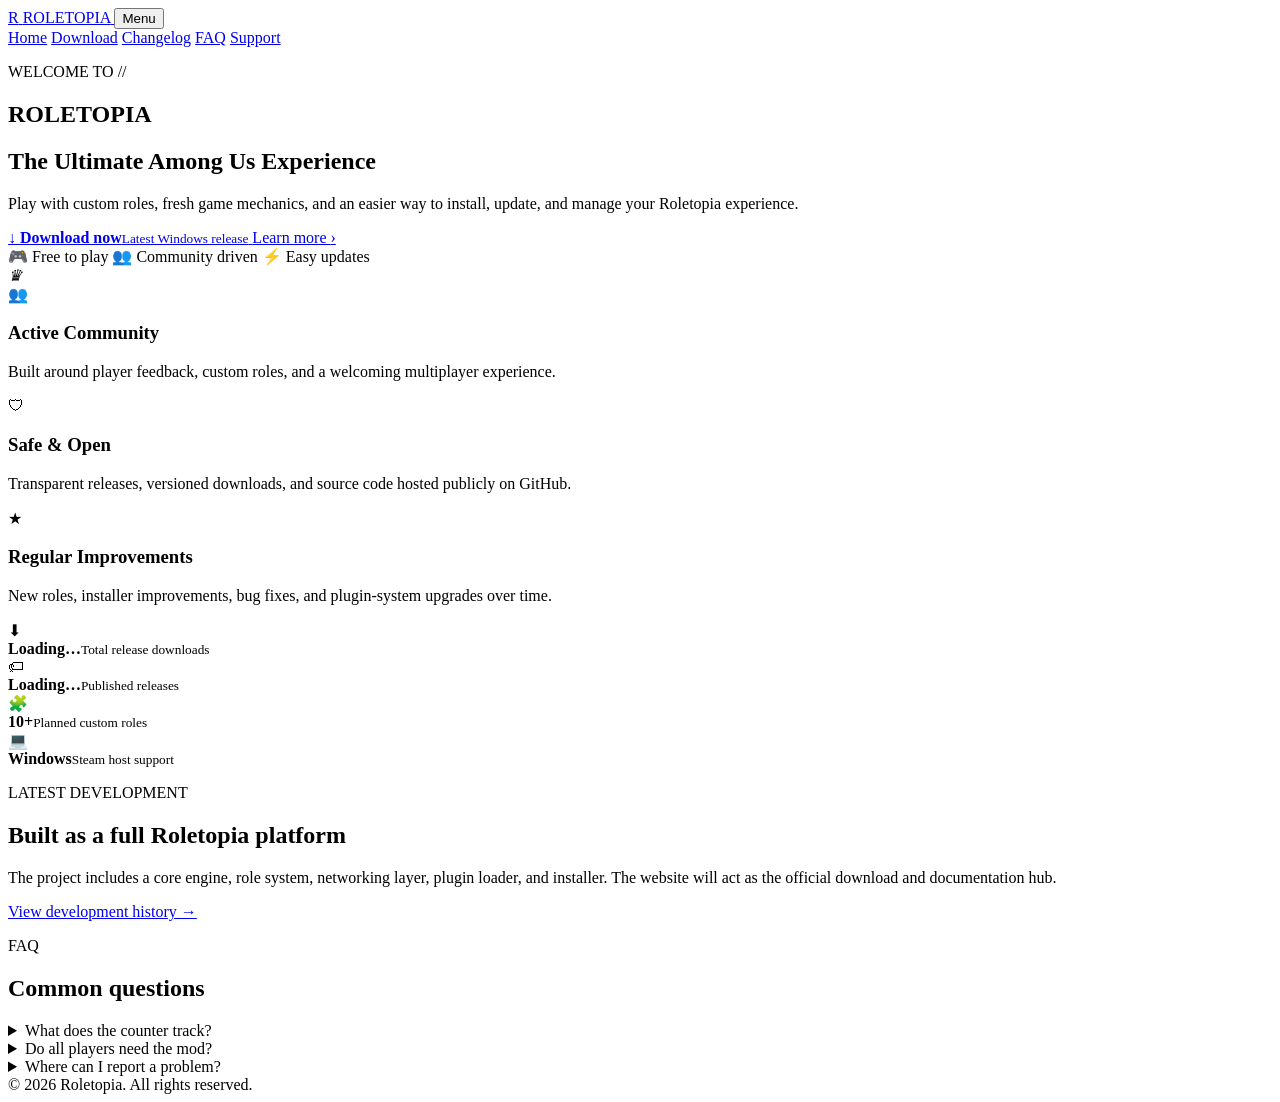
==== index.html @ 9e45f530 "Add Roletopia website landing page" ====
<!doctype html>
<html lang="en">
<head>
  <meta charset="utf-8">
  <meta name="viewport" content="width=device-width, initial-scale=1">
  <meta name="description" content="Roletopia — a host-only Among Us role mod and mod manager.">
  <title>Roletopia</title>
  <link rel="preconnect" href="https://fonts.googleapis.com">
  <link rel="preconnect" href="https://fonts.gstatic.com" crossorigin>
  <link href="https://fonts.googleapis.com/css2?family=Inter:wght@400;500;600;700;800;900&display=swap" rel="stylesheet">
  <link rel="stylesheet" href="styles.css">
</head>
<body>
  <div class="stars" aria-hidden="true"></div>
  <div class="page-shell">
    <header class="site-header">
      <a class="brand" href="#home" aria-label="Roletopia home">
        <span class="brand-mark">R</span>
        <span>ROLETOPIA</span>
      </a>
      <button class="menu-button" type="button" aria-expanded="false" aria-controls="main-nav">Menu</button>
      <nav id="main-nav" class="main-nav" aria-label="Main navigation">
        <a class="active" href="#home">Home</a>
        <a href="#download">Download</a>
        <a href="#changelog">Changelog</a>
        <a href="#faq">FAQ</a>
        <a href="https://github.com/fastnick21/Roletopia/issues" target="_blank" rel="noreferrer">Support</a>
      </nav>
    </header>

    <main>
      <section id="home" class="hero">
        <div class="hero-copy">
          <p class="eyebrow">WELCOME TO <span>//</span></p>
          <h1>ROLETOPIA</h1>
          <h2>The <span class="cyan">Ultimate</span> <span class="purple">Among Us</span> Experience</h2>
          <p class="hero-text">Play with custom roles, fresh game mechanics, and an easier way to install, update, and manage your Roletopia experience.</p>
          <div class="hero-actions">
            <a class="primary-button" id="download" href="https://github.com/fastnick21/Roletopia/releases/latest">
              <span class="button-icon">↓</span>
              <span><strong>Download now</strong><small id="release-version">Latest Windows release</small></span>
            </a>
            <a class="secondary-button" href="#features">Learn more <span>›</span></a>
          </div>
          <div class="hero-tags" aria-label="Highlights">
            <span>🎮 Free to play</span>
            <span>👥 Community driven</span>
            <span>⚡ Easy updates</span>
          </div>
        </div>

        <div class="hero-art" aria-label="Purple crewmates standing in a futuristic spaceship">
          <div class="portal"></div>
          <div class="planet"></div>
          <div class="crew crew-small crew-pink"><span></span></div>
          <div class="crew crew-medium crew-blue"><span></span></div>
          <div class="crew crew-large crew-purple"><span></span><i class="crown">♛</i></div>
          <div class="crew crew-medium crew-orange"><span></span></div>
          <div class="crew crew-small crew-green"><span></span></div>
          <div class="platform"></div>
        </div>
      </section>

      <section id="features" class="feature-grid">
        <article class="feature-card"><div class="feature-icon">👥</div><div><h3>Active Community</h3><p>Built around player feedback, custom roles, and a welcoming multiplayer experience.</p></div></article>
        <article class="feature-card"><div class="feature-icon">🛡</div><div><h3>Safe &amp; Open</h3><p>Transparent releases, versioned downloads, and source code hosted publicly on GitHub.</p></div></article>
        <article class="feature-card"><div class="feature-icon">★</div><div><h3>Regular Improvements</h3><p>New roles, installer improvements, bug fixes, and plugin-system upgrades over time.</p></div></article>
      </section>

      <section class="stats" aria-label="Roletopia statistics">
        <div class="stat"><span class="stat-icon">⬇</span><div><strong id="download-count">Loading…</strong><small>Total release downloads</small></div></div>
        <div class="stat"><span class="stat-icon">🏷</span><div><strong id="release-count">Loading…</strong><small>Published releases</small></div></div>
        <div class="stat"><span class="stat-icon">🧩</span><div><strong>10+</strong><small>Planned custom roles</small></div></div>
        <div class="stat"><span class="stat-icon">💻</span><div><strong>Windows</strong><small>Steam host support</small></div></div>
      </section>

      <section id="changelog" class="content-section">
        <p class="eyebrow">LATEST DEVELOPMENT</p>
        <h2>Built as a full Roletopia platform</h2>
        <p>The project includes a core engine, role system, networking layer, plugin loader, and installer. The website will act as the official download and documentation hub.</p>
        <a class="text-link" href="https://github.com/fastnick21/Roletopia/commits/main" target="_blank" rel="noreferrer">View development history →</a>
      </section>

      <section id="faq" class="content-section faq-section">
        <p class="eyebrow">FAQ</p>
        <h2>Common questions</h2>
        <details><summary>What does the counter track?</summary><p>It totals downloads of assets attached to published GitHub releases. It does not invent an active-player count.</p></details>
        <details><summary>Do all players need the mod?</summary><p>Roletopia is being designed as a host-focused mod. Actual compatibility will depend on the completed game integration and each release.</p></details>
        <details><summary>Where can I report a problem?</summary><p>Use the Support link to open an issue in the Roletopia GitHub repository.</p></details>
      </section>
    </main>
  </div>

  <footer>© 2026 Roletopia. All rights reserved.</footer>
  <script src="app.js"></script>
</body>
</html>
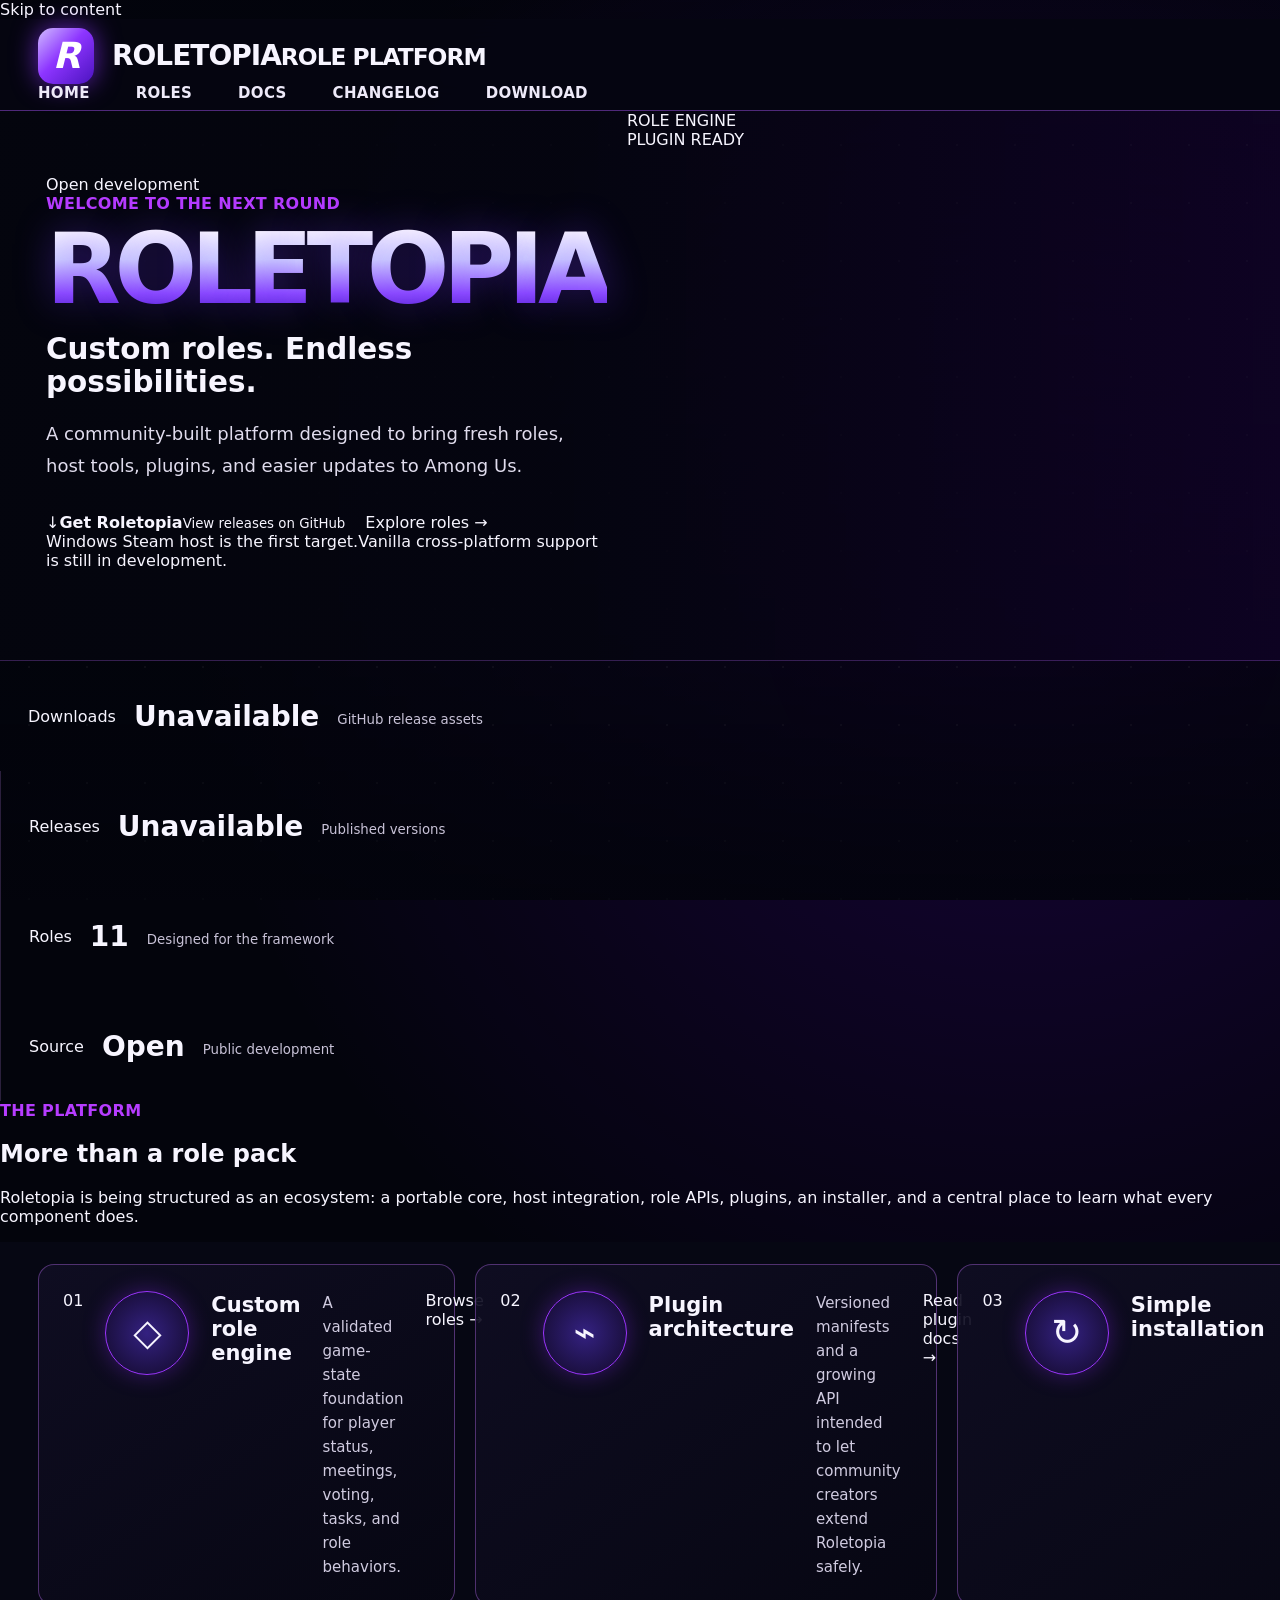
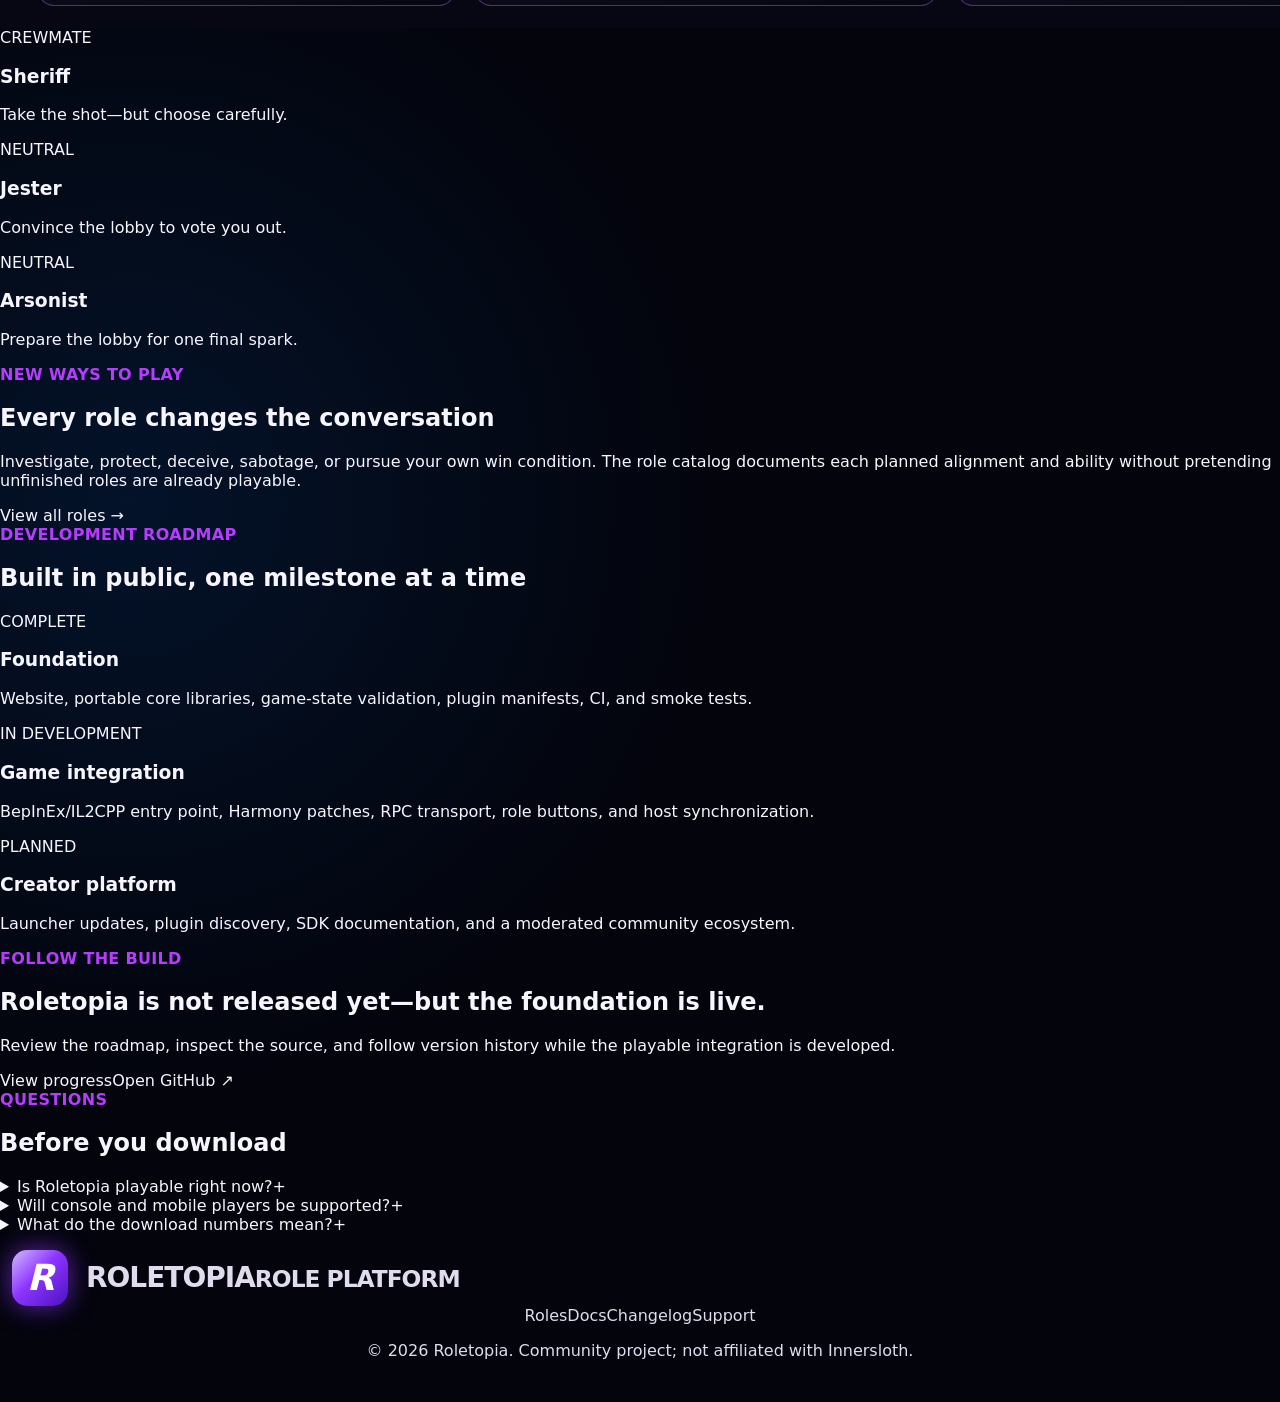
==== commit 6c146005: "Finish Roletopia homepage" ====
--- a/index.html
+++ b/index.html
@@ -3,95 +3,110 @@
 <head>
   <meta charset="utf-8">
   <meta name="viewport" content="width=device-width, initial-scale=1">
-  <meta name="description" content="Roletopia — a host-only Among Us role mod and mod manager.">
-  <title>Roletopia</title>
+  <meta name="description" content="Roletopia is a community-built Among Us role platform with custom roles, plugins, an installer, and open development.">
+  <meta name="theme-color" content="#090611">
+  <title>Roletopia — Custom roles. Endless possibilities.</title>
   <link rel="preconnect" href="https://fonts.googleapis.com">
   <link rel="preconnect" href="https://fonts.gstatic.com" crossorigin>
   <link href="https://fonts.googleapis.com/css2?family=Inter:wght@400;500;600;700;800;900&display=swap" rel="stylesheet">
   <link rel="stylesheet" href="styles.css">
 </head>
-<body>
-  <div class="stars" aria-hidden="true"></div>
-  <div class="page-shell">
-    <header class="site-header">
-      <a class="brand" href="#home" aria-label="Roletopia home">
-        <span class="brand-mark">R</span>
-        <span>ROLETOPIA</span>
+<body data-page="home">
+  <a class="skip-link" href="#main-content">Skip to content</a>
+  <div class="site-glow" aria-hidden="true"></div>
+
+  <header class="site-header">
+    <div class="nav-wrap">
+      <a class="brand" href="index.html" aria-label="Roletopia home">
+        <span class="brand-mark" aria-hidden="true">R</span>
+        <span class="brand-copy"><strong>ROLETOPIA</strong><small>ROLE PLATFORM</small></span>
       </a>
-      <button class="menu-button" type="button" aria-expanded="false" aria-controls="main-nav">Menu</button>
+      <button class="menu-button" type="button" aria-expanded="false" aria-controls="main-nav"><span></span><span></span><span></span><b>Menu</b></button>
       <nav id="main-nav" class="main-nav" aria-label="Main navigation">
-        <a class="active" href="#home">Home</a>
-        <a href="#download">Download</a>
-        <a href="#changelog">Changelog</a>
-        <a href="#faq">FAQ</a>
-        <a href="https://github.com/fastnick21/Roletopia/issues" target="_blank" rel="noreferrer">Support</a>
+        <a data-nav="home" href="index.html">Home</a>
+        <a data-nav="roles" href="roles.html">Roles</a>
+        <a data-nav="docs" href="docs.html">Docs</a>
+        <a data-nav="changelog" href="changelog.html">Changelog</a>
+        <a class="nav-download" data-nav="download" href="download.html">Download</a>
       </nav>
-    </header>
+    </div>
+  </header>
 
-    <main>
-      <section id="home" class="hero">
-        <div class="hero-copy">
-          <p class="eyebrow">WELCOME TO <span>//</span></p>
-          <h1>ROLETOPIA</h1>
-          <h2>The <span class="cyan">Ultimate</span> <span class="purple">Among Us</span> Experience</h2>
-          <p class="hero-text">Play with custom roles, fresh game mechanics, and an easier way to install, update, and manage your Roletopia experience.</p>
-          <div class="hero-actions">
-            <a class="primary-button" id="download" href="https://github.com/fastnick21/Roletopia/releases/latest">
-              <span class="button-icon">↓</span>
-              <span><strong>Download now</strong><small id="release-version">Latest Windows release</small></span>
-            </a>
-            <a class="secondary-button" href="#features">Learn more <span>›</span></a>
-          </div>
-          <div class="hero-tags" aria-label="Highlights">
-            <span>🎮 Free to play</span>
-            <span>👥 Community driven</span>
-            <span>⚡ Easy updates</span>
-          </div>
+  <main id="main-content">
+    <section class="hero section-shell">
+      <div class="hero-copy reveal">
+        <div class="status-pill"><span></span> Open development</div>
+        <p class="eyebrow">WELCOME TO THE NEXT ROUND</p>
+        <h1>ROLETOPIA</h1>
+        <h2>Custom roles. <span>Endless possibilities.</span></h2>
+        <p class="hero-text">A community-built platform designed to bring fresh roles, host tools, plugins, and easier updates to Among Us.</p>
+        <div class="hero-actions">
+          <a class="button button-primary" href="download.html"><span class="button-symbol">↓</span><span><strong>Get Roletopia</strong><small id="release-version">Checking latest release…</small></span></a>
+          <a class="button button-secondary" href="roles.html">Explore roles <span>→</span></a>
         </div>
+        <div class="hero-note"><span>Windows Steam host is the first target.</span><span>Vanilla cross-platform support is still in development.</span></div>
+      </div>
 
-        <div class="hero-art" aria-label="Purple crewmates standing in a futuristic spaceship">
-          <div class="portal"></div>
-          <div class="planet"></div>
-          <div class="crew crew-small crew-pink"><span></span></div>
-          <div class="crew crew-medium crew-blue"><span></span></div>
-          <div class="crew crew-large crew-purple"><span></span><i class="crown">♛</i></div>
-          <div class="crew crew-medium crew-orange"><span></span></div>
-          <div class="crew crew-small crew-green"><span></span></div>
-          <div class="platform"></div>
-        </div>
-      </section>
+      <div class="hero-visual reveal" aria-label="A futuristic portal surrounded by colorful crewmate silhouettes">
+        <div class="orbit orbit-one"></div><div class="orbit orbit-two"></div>
+        <div class="portal-core"><span class="portal-r"></span></div>
+        <div class="mini-crew crew-a"></div><div class="mini-crew crew-b"></div><div class="mini-crew crew-c"></div><div class="mini-crew crew-d"></div>
+        <div class="visual-label label-one">ROLE ENGINE</div><div class="visual-label label-two">PLUGIN READY</div>
+      </div>
+    </section>
 
-      <section id="features" class="feature-grid">
-        <article class="feature-card"><div class="feature-icon">👥</div><div><h3>Active Community</h3><p>Built around player feedback, custom roles, and a welcoming multiplayer experience.</p></div></article>
-        <article class="feature-card"><div class="feature-icon">🛡</div><div><h3>Safe &amp; Open</h3><p>Transparent releases, versioned downloads, and source code hosted publicly on GitHub.</p></div></article>
-        <article class="feature-card"><div class="feature-icon">★</div><div><h3>Regular Improvements</h3><p>New roles, installer improvements, bug fixes, and plugin-system upgrades over time.</p></div></article>
-      </section>
+    <section class="stats-band section-shell reveal" aria-label="Project statistics">
+      <div class="stat"><span>Downloads</span><strong id="download-count">—</strong><small>GitHub release assets</small></div>
+      <div class="stat"><span>Releases</span><strong id="release-count">—</strong><small>Published versions</small></div>
+      <div class="stat"><span>Roles</span><strong>11</strong><small>Designed for the framework</small></div>
+      <div class="stat"><span>Source</span><strong>Open</strong><small>Public development</small></div>
+    </section>
 
-      <section class="stats" aria-label="Roletopia statistics">
-        <div class="stat"><span class="stat-icon">⬇</span><div><strong id="download-count">Loading…</strong><small>Total release downloads</small></div></div>
-        <div class="stat"><span class="stat-icon">🏷</span><div><strong id="release-count">Loading…</strong><small>Published releases</small></div></div>
-        <div class="stat"><span class="stat-icon">🧩</span><div><strong>10+</strong><small>Planned custom roles</small></div></div>
-        <div class="stat"><span class="stat-icon">💻</span><div><strong>Windows</strong><small>Steam host support</small></div></div>
-      </section>
+    <section class="content-block section-shell">
+      <div class="section-heading reveal"><p class="eyebrow">THE PLATFORM</p><h2>More than a role pack</h2><p>Roletopia is being structured as an ecosystem: a portable core, host integration, role APIs, plugins, an installer, and a central place to learn what every component does.</p></div>
+      <div class="feature-grid">
+        <article class="feature-card reveal"><span class="feature-number">01</span><div class="feature-icon">◇</div><h3>Custom role engine</h3><p>A validated game-state foundation for player status, meetings, voting, tasks, and role behaviors.</p><a href="roles.html">Browse roles →</a></article>
+        <article class="feature-card reveal"><span class="feature-number">02</span><div class="feature-icon">⌁</div><h3>Plugin architecture</h3><p>Versioned manifests and a growing API intended to let community creators extend Roletopia safely.</p><a href="docs.html#plugins">Read plugin docs →</a></article>
+        <article class="feature-card reveal"><span class="feature-number">03</span><div class="feature-icon">↻</div><h3>Simple installation</h3><p>A Windows-first installer and release flow designed to reduce manual file management.</p><a href="download.html">Installation status →</a></article>
+      </div>
+    </section>
 
-      <section id="changelog" class="content-section">
-        <p class="eyebrow">LATEST DEVELOPMENT</p>
-        <h2>Built as a full Roletopia platform</h2>
-        <p>The project includes a core engine, role system, networking layer, plugin loader, and installer. The website will act as the official download and documentation hub.</p>
-        <a class="text-link" href="https://github.com/fastnick21/Roletopia/commits/main" target="_blank" rel="noreferrer">View development history →</a>
-      </section>
+    <section class="split-section section-shell">
+      <div class="role-showcase reveal">
+        <div class="role-card role-sheriff"><span>CREWMATE</span><h3>Sheriff</h3><p>Take the shot—but choose carefully.</p></div>
+        <div class="role-card role-jester"><span>NEUTRAL</span><h3>Jester</h3><p>Convince the lobby to vote you out.</p></div>
+        <div class="role-card role-arsonist"><span>NEUTRAL</span><h3>Arsonist</h3><p>Prepare the lobby for one final spark.</p></div>
+      </div>
+      <div class="split-copy reveal"><p class="eyebrow">NEW WAYS TO PLAY</p><h2>Every role changes the conversation</h2><p>Investigate, protect, deceive, sabotage, or pursue your own win condition. The role catalog documents each planned alignment and ability without pretending unfinished roles are already playable.</p><a class="button button-secondary compact" href="roles.html">View all roles <span>→</span></a></div>
+    </section>
 
-      <section id="faq" class="content-section faq-section">
-        <p class="eyebrow">FAQ</p>
-        <h2>Common questions</h2>
-        <details><summary>What does the counter track?</summary><p>It totals downloads of assets attached to published GitHub releases. It does not invent an active-player count.</p></details>
-        <details><summary>Do all players need the mod?</summary><p>Roletopia is being designed as a host-focused mod. Actual compatibility will depend on the completed game integration and each release.</p></details>
-        <details><summary>Where can I report a problem?</summary><p>Use the Support link to open an issue in the Roletopia GitHub repository.</p></details>
-      </section>
-    </main>
-  </div>
+    <section class="roadmap-section section-shell">
+      <div class="section-heading reveal"><p class="eyebrow">DEVELOPMENT ROADMAP</p><h2>Built in public, one milestone at a time</h2></div>
+      <div class="roadmap-grid">
+        <article class="roadmap-card complete reveal"><span>COMPLETE</span><h3>Foundation</h3><p>Website, portable core libraries, game-state validation, plugin manifests, CI, and smoke tests.</p></article>
+        <article class="roadmap-card active reveal"><span>IN DEVELOPMENT</span><h3>Game integration</h3><p>BepInEx/IL2CPP entry point, Harmony patches, RPC transport, role buttons, and host synchronization.</p></article>
+        <article class="roadmap-card reveal"><span>PLANNED</span><h3>Creator platform</h3><p>Launcher updates, plugin discovery, SDK documentation, and a moderated community ecosystem.</p></article>
+      </div>
+    </section>
 
-  <footer>© 2026 Roletopia. All rights reserved.</footer>
+    <section class="cta-section section-shell reveal">
+      <div><p class="eyebrow">FOLLOW THE BUILD</p><h2>Roletopia is not released yet—but the foundation is live.</h2><p>Review the roadmap, inspect the source, and follow version history while the playable integration is developed.</p></div>
+      <div class="cta-actions"><a class="button button-primary compact" href="changelog.html">View progress</a><a class="button button-secondary compact" href="https://github.com/fastnick21/Roletopia" target="_blank" rel="noreferrer">Open GitHub ↗</a></div>
+    </section>
+
+    <section class="faq section-shell">
+      <div class="section-heading reveal"><p class="eyebrow">QUESTIONS</p><h2>Before you download</h2></div>
+      <div class="faq-list reveal">
+        <details><summary>Is Roletopia playable right now?<span>+</span></summary><p>Not yet. The architecture and website exist, but the Among Us IL2CPP integration and playable role implementations are still being built.</p></details>
+        <details><summary>Will console and mobile players be supported?<span>+</span></summary><p>The goal is for vanilla clients to join a compatible host, but this must be proven through real game integration and platform testing before it can be promised.</p></details>
+        <details><summary>What do the download numbers mean?<span>+</span></summary><p>They total actual downloads of files attached to public GitHub releases. They are not an estimated player count.</p></details>
+      </div>
+    </section>
+  </main>
+
+  <footer class="site-footer">
+    <div class="footer-wrap"><a class="brand footer-brand" href="index.html"><span class="brand-mark">R</span><span class="brand-copy"><strong>ROLETOPIA</strong><small>ROLE PLATFORM</small></span></a><div class="footer-links"><a href="roles.html">Roles</a><a href="docs.html">Docs</a><a href="changelog.html">Changelog</a><a href="https://github.com/fastnick21/Roletopia/issues" target="_blank" rel="noreferrer">Support</a></div><p>© 2026 Roletopia. Community project; not affiliated with Innersloth.</p></div>
+  </footer>
   <script src="app.js"></script>
 </body>
-</html>
+</html>
--- a/styles.css
+++ b/styles.css
@@ -0,0 +1,63 @@
+:root{
+  --bg:#03040c;
+  --panel:#090816;
+  --panel-2:#101024;
+  --line:#6f4b9c;
+  --purple:#8f2cff;
+  --purple-2:#5b18d6;
+  --cyan:#29b8ff;
+  --text:#f7f5ff;
+  --muted:#bdb7d6;
+}
+*{box-sizing:border-box}
+html{scroll-behavior:smooth}
+body{margin:0;font-family:Inter,system-ui,sans-serif;background:radial-gradient(circle at 80% 20%,rgba(111,0,255,.18),transparent 32%),radial-gradient(circle at 10% 70%,rgba(0,120,255,.12),transparent 25%),var(--bg);color:var(--text);min-height:100vh;overflow-x:hidden}
+body:before{content:"";position:fixed;inset:0;pointer-events:none;background-image:radial-gradient(circle,rgba(255,255,255,.8) 0 1px,transparent 1.5px);background-size:58px 58px;opacity:.18;z-index:-2}
+body:after{content:"";position:fixed;inset:0;pointer-events:none;background:linear-gradient(180deg,rgba(3,4,12,.15),rgba(3,4,12,.9));z-index:-1}
+a{color:inherit;text-decoration:none}
+.page-shell{width:min(1450px,calc(100% - 48px));margin:18px auto 0;border:1px solid rgba(148,95,203,.5);border-radius:20px;overflow:hidden;background:linear-gradient(180deg,rgba(7,8,20,.9),rgba(4,4,12,.94));box-shadow:0 0 50px rgba(98,33,194,.18)}
+.site-header{height:92px;display:flex;align-items:center;justify-content:space-between;padding:0 38px;border-bottom:1px solid rgba(140,72,209,.55);background:rgba(6,6,18,.93);backdrop-filter:blur(16px)}
+.brand{display:flex;align-items:center;gap:18px;font-size:28px;font-weight:900;letter-spacing:-1px}
+.brand-mark{display:grid;place-items:center;width:56px;height:56px;border-radius:15px;background:linear-gradient(135deg,#d0bcff 0%,#8d35ff 45%,#4b13bf 100%);color:white;font-size:36px;font-style:italic;box-shadow:0 0 26px rgba(139,49,255,.7)}
+.main-nav{display:flex;align-items:center;gap:46px;height:100%}
+.main-nav a{position:relative;font-size:15px;font-weight:700;text-transform:uppercase;color:#eeeaf9;letter-spacing:.02em}
+.main-nav a:after{content:"";position:absolute;left:50%;right:50%;bottom:-34px;height:4px;border-radius:999px;background:linear-gradient(90deg,#6d23ff,#c256ff);box-shadow:0 0 18px #9d3cff;transition:.25s}
+.main-nav a:hover:after,.main-nav a.active:after{left:0;right:0}
+.menu-button{display:none;border:1px solid var(--line);background:#121026;color:white;border-radius:10px;padding:10px 14px;font-weight:700}
+.hero{display:grid;grid-template-columns:1.03fr 1.25fr;min-height:550px;border-bottom:1px solid rgba(143,80,204,.35);background:linear-gradient(90deg,rgba(4,5,14,.98) 0%,rgba(5,5,16,.9) 46%,rgba(16,3,38,.75) 100%)}
+.hero-copy{padding:64px 20px 46px 46px;position:relative;z-index:2}
+.eyebrow{margin:0 0 14px;color:#b63cff;font-weight:800;letter-spacing:.02em}
+.eyebrow span{color:#5817d1}
+h1{margin:0;font-size:clamp(62px,7.6vw,118px);line-height:.88;letter-spacing:-.065em;background:linear-gradient(180deg,#fff 5%,#d9e0ff 38%,#8e4dff 77%,#5520d1);-webkit-background-clip:text;background-clip:text;color:transparent;text-shadow:0 0 38px rgba(111,52,255,.35)}
+.hero h2{margin:20px 0 18px;font-size:clamp(24px,2.3vw,36px);line-height:1.15}
+.cyan{color:var(--cyan)}.purple{color:#bd43ff}
+.hero-text{max-width:630px;margin:0;color:#e0dced;font-size:18px;line-height:1.75}
+.hero-actions{display:flex;gap:20px;margin-top:32px;flex-wrap:wrap}
+.primary-button,.secondary-button{min-height:70px;border-radius:15px;display:flex;align-items:center;justify-content:center;font-weight:800;text-transform:uppercase}
+.primary-button{gap:18px;min-width:318px;padding:12px 28px;background:linear-gradient(135deg,#8d27ff,#4b16d0);box-shadow:0 0 30px rgba(126,38,255,.45),inset 0 0 0 1px rgba(255,255,255,.25)}
+.primary-button:hover{transform:translateY(-2px);filter:brightness(1.12)}
+.primary-button span:last-child{display:flex;flex-direction:column}.primary-button small{margin-top:4px;font-size:12px;text-transform:none;font-weight:500;color:#ded2ff}
+.button-icon{font-size:35px}.secondary-button{min-width:200px;padding:0 26px;border:1px solid #735293;background:rgba(11,10,27,.74);gap:30px}.secondary-button span{font-size:34px;color:#b55dff}
+.hero-tags{display:flex;gap:16px;flex-wrap:wrap;margin-top:28px}.hero-tags span{padding:15px 19px;border:1px solid rgba(125,84,155,.5);border-radius:12px;background:rgba(9,8,23,.75);font-size:13px;font-weight:700;text-transform:uppercase}
+.hero-art{position:relative;overflow:hidden;min-height:550px;background:radial-gradient(circle at 68% 34%,rgba(120,27,255,.65),transparent 13%),radial-gradient(circle at 63% 32%,rgba(255,255,255,.45),transparent 1%),radial-gradient(circle at 70% 40%,rgba(62,0,119,.8),transparent 40%),linear-gradient(180deg,#08031d,#12052f 65%,#050713)}
+.hero-art:before{content:"";position:absolute;inset:0;background-image:radial-gradient(circle,white 0 1px,transparent 1.5px);background-size:43px 43px;opacity:.55}
+.portal{position:absolute;inset:38px 48px 120px 70px;border:8px solid rgba(130,41,255,.72);clip-path:polygon(8% 0,92% 0,100% 13%,100% 100%,0 100%,0 13%);box-shadow:0 0 14px #8d38ff,inset 0 0 20px #5822c7}
+.planet{position:absolute;width:260px;height:260px;border-radius:50%;left:38px;top:150px;background:radial-gradient(circle at 65% 25%,#8f4bff,#5f1bb9 45%,#1f074c 72%);box-shadow:0 0 55px rgba(145,46,255,.55)}
+.platform{position:absolute;width:430px;height:92px;border-radius:50%;right:100px;bottom:18px;border:6px solid #6320d7;background:radial-gradient(ellipse,#4f168f,#0c0920 65%);box-shadow:0 0 30px #7728ff,inset 0 0 20px #9b51ff}
+.crew{position:absolute;border-radius:46% 46% 38% 38%;box-shadow:inset -12px -12px 0 rgba(0,0,0,.18),0 0 24px rgba(98,25,196,.35);z-index:2}
+.crew:before{content:"";position:absolute;width:31%;height:27%;right:-17%;top:30%;border-radius:0 35% 35% 0;background:inherit;box-shadow:inset -8px -8px rgba(0,0,0,.16)}
+.crew span{position:absolute;width:64%;height:25%;left:17%;top:15%;border-radius:45% 55% 48% 52%;background:linear-gradient(150deg,#effdff 0%,#97b8eb 45%,#314d94 55%,#182555 100%);border:5px solid rgba(15,18,56,.78);box-shadow:inset 10px 6px 0 rgba(255,255,255,.3)}
+.crew:after{content:"";position:absolute;left:15%;bottom:-10%;width:70%;height:22%;background:linear-gradient(90deg,currentColor 0 36%,transparent 36% 62%,currentColor 62%);border-radius:0 0 18px 18px}
+.crew-small{width:92px;height:142px;bottom:105px}.crew-medium{width:126px;height:192px;bottom:76px}.crew-large{width:180px;height:280px;right:245px;bottom:70px}
+.crew-pink{left:95px;background:#a41672;color:#a41672}.crew-blue{left:210px;background:#1747d4;color:#1747d4}.crew-orange{right:92px;background:#d84b08;color:#d84b08}.crew-green{right:3px;background:#08764d;color:#08764d}.crew-purple{background:#6d24ca;color:#6d24ca}
+.crown{position:absolute;top:-55px;left:44px;font-size:76px;color:#f6a53d;text-shadow:0 0 8px #ffbf55;font-style:normal}
+.feature-grid{display:grid;grid-template-columns:repeat(3,1fr);gap:20px;padding:22px 38px;background:#060713}
+.feature-card{display:flex;gap:22px;align-items:flex-start;padding:26px 24px;border:1px solid rgba(139,83,186,.55);border-radius:16px;background:linear-gradient(145deg,rgba(16,14,35,.92),rgba(7,7,19,.9))}
+.feature-icon{flex:0 0 84px;height:84px;display:grid;place-items:center;border-radius:50%;font-size:37px;border:1px solid #9c35ff;background:radial-gradient(circle,#342181,#110927);box-shadow:0 0 22px rgba(139,43,255,.35)}
+.feature-card h3{margin:2px 0 10px;font-size:21px}.feature-card p{margin:0;color:#d0cbe0;line-height:1.6;font-size:15px}
+.stats{display:grid;grid-template-columns:repeat(4,1fr);margin:0 38px 24px;border:1px solid rgba(139,83,186,.52);border-radius:16px;background:linear-gradient(180deg,#0b0a1d,#080817)}
+.stat{display:flex;align-items:center;gap:18px;padding:24px 28px;min-height:110px}.stat+.stat{border-left:1px solid rgba(120,86,154,.35)}.stat-icon{font-size:42px}.stat strong{display:block;font-size:28px}.stat small{display:block;margin-top:6px;color:#c8c2d7}
+.content-section{padding:72px 48px;border-top:1px solid rgba(128,81,174,.25);background:linear-gradient(180deg,#070713,#0a0818)}.content-section h2{font-size:38px;margin:0 0 16px}.content-section>p:not(.eyebrow){max-width:800px;color:#cbc5db;line-height:1.7}.text-link{display:inline-block;margin-top:14px;color:#b45cff;font-weight:700}.faq-section details{max-width:900px;border:1px solid rgba(132,84,178,.45);border-radius:12px;padding:18px 20px;margin-top:14px;background:#0d0b1f}.faq-section summary{cursor:pointer;font-weight:700}.faq-section details p{color:#c7c0d8;line-height:1.65}
+footer{text-align:center;color:#e0dced;padding:16px 12px 26px}
+@media (max-width:1100px){.main-nav{gap:24px}.hero{grid-template-columns:1fr}.hero-copy{padding-right:44px}.hero-art{min-height:470px}.feature-grid{grid-template-columns:1fr}.stats{grid-template-columns:repeat(2,1fr)}.stat:nth-child(3){border-left:0;border-top:1px solid rgba(120,86,154,.35)}.stat:nth-child(4){border-top:1px solid rgba(120,86,154,.35)}}
+@media (max-width:760px){.page-shell{width:calc(100% - 20px);margin-top:10px}.site-header{height:auto;min-height:76px;padding:12px 18px;flex-wrap:wrap}.brand{font-size:22px}.brand-mark{width:46px;height:46px}.menu-button{display:block}.main-nav{display:none;width:100%;height:auto;flex-direction:column;align-items:flex-start;gap:0;padding:12px 0}.main-nav.open{display:flex}.main-nav a{width:100%;padding:13px 4px}.main-nav a:after{display:none}.hero-copy{padding:46px 24px}.hero-actions{flex-direction:column}.primary-button,.secondary-button{width:100%;min-width:0}.hero-art{min-height:410px}.portal{inset:30px 18px 90px}.planet{width:190px;height:190px}.crew-large{width:126px;height:205px;right:122px;bottom:55px}.crew-medium{width:83px;height:138px}.crew-small{width:60px;height:104px}.crew-pink{left:24px}.crew-blue{left:105px}.crew-orange{right:35px}.crew-green{display:none}.crown{font-size:54px;left:28px;top:-42px}.platform{width:260px;height:65px;right:54px}.feature-grid{padding:18px}.feature-card{padding:21px 18px}.feature-icon{flex-basis:64px;height:64px;font-size:28px}.stats{grid-template-columns:1fr;margin:0 18px 18px}.stat+.stat,.stat:nth-child(3),.stat:nth-child(4){border-left:0;border-top:1px solid rgba(120,86,154,.35)}.content-section{padding:54px 24px}}
